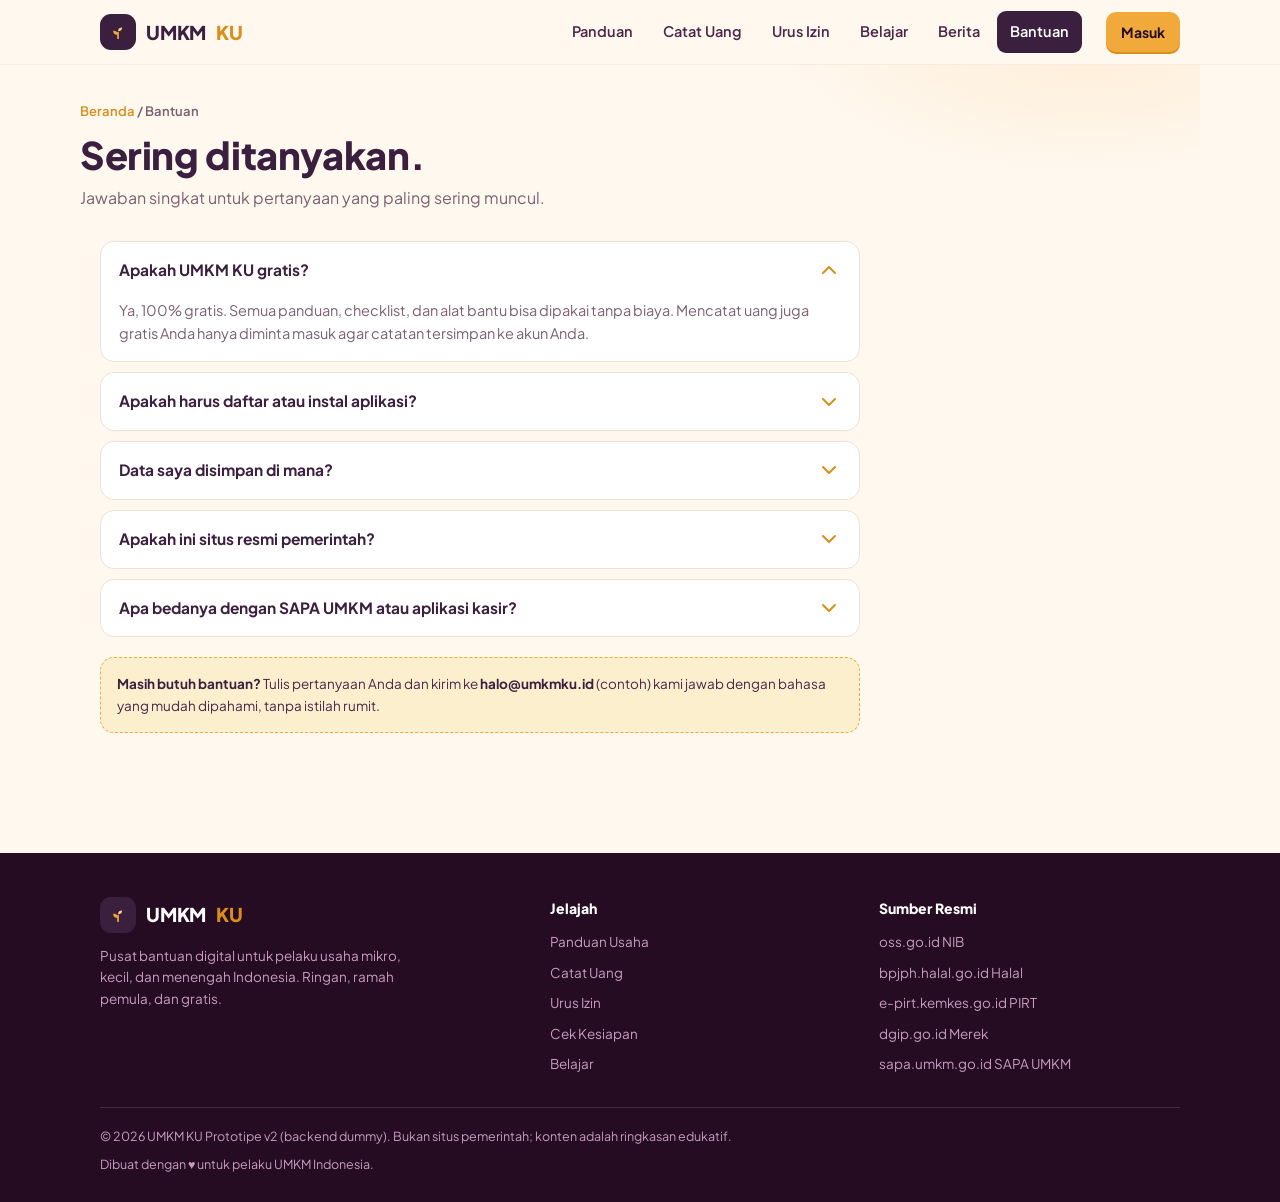
==== bantuan.html @ 38a87b82 "UMKM KU Prototype.v2" ====
<!DOCTYPE html>
<html lang="id">
<head>
<meta charset="UTF-8">
<meta name="viewport" content="width=device-width, initial-scale=1.0">
<title>Bantuan  UMKM KU</title>
<meta name="description" content="Tanya jawab seputar UMKM KU: gratis atau tidak, perlu daftar atau tidak, di mana data disimpan, dan bedanya dengan aplikasi lain.">
<link rel="icon" href="data:image/svg+xml,%3Csvg xmlns='http://www.w3.org/2000/svg' viewBox='0 0 64 64'%3E%3Crect width='64' height='64' rx='16' fill='%233B1F3E'/%3E%3Cpath d='M32 50V34' stroke='%23F2A93B' stroke-width='5' stroke-linecap='round'/%3E%3Cpath d='M32 40c0-9-6-12-14-12 0 9 6 12 14 12z' fill='%23F2A93B'/%3E%3Cpath d='M32 30c0-8 5-11 12-11 0 8-5 11-12 11z' fill='%23F8CE7A'/%3E%3C/svg%3E">
<link rel="preconnect" href="https://fonts.googleapis.com">
<link rel="preconnect" href="https://fonts.gstatic.com" crossorigin>
<link href="https://fonts.googleapis.com/css2?family=Plus+Jakarta+Sans:ital,wght@0,400;0,500;0,600;0,700;0,800;1,400&display=swap" rel="stylesheet">
<script>document.documentElement.classList.add('js');</script>
<link rel="stylesheet" href="css/style.css">
</head>
<body>
<header id="app-header"></header>
<main>
  <div class="wrap page-head">
    <span class="crumb"><a href="index.html">Beranda</a> / Bantuan</span>
    <h1>Sering ditanyakan.</h1>
    <p>Jawaban singkat untuk pertanyaan yang paling sering muncul.</p>
  </div>

  <section style="padding-top:22px">
    <div class="wrap">
      <div class="faq rv">
        <details open>
          <summary>Apakah UMKM KU gratis?
            <svg class="icon" viewBox="0 0 24 24"><path d="m6 9 6 6 6-6"/></svg>
          </summary>
          <div class="body">Ya, 100% gratis. Semua panduan, checklist, dan alat bantu bisa dipakai tanpa biaya. Mencatat uang juga gratis  Anda hanya diminta masuk agar catatan tersimpan ke akun Anda.</div>
        </details>
        <details>
          <summary>Apakah harus daftar atau instal aplikasi?
            <svg class="icon" viewBox="0 0 24 24"><path d="m6 9 6 6 6-6"/></svg>
          </summary>
          <div class="body">UMKM KU berjalan di browser HP, tablet, atau laptop  tidak perlu mengunduh apa pun dan tidak memakan memori HP. Membaca informasi tidak butuh akun. Akun (cukup nama + nomor HP) hanya diminta saat Anda ingin <b>menyimpan</b> sesuatu, misalnya catatan keuangan.</div>
        </details>
        <details>
          <summary>Data saya disimpan di mana?
            <svg class="icon" viewBox="0 0 24 24"><path d="m6 9 6 6 6-6"/></svg>
          </summary>
          <div class="body">Pada prototipe ini, semua data tersimpan di browser perangkat Anda sendiri (backend dummy)  tidak dikirim ke server mana pun. Saat versi resmi nanti, kami akan selalu menjelaskan untuk apa setiap data diminta sebelum Anda mengisinya.</div>
        </details>
        <details>
          <summary>Apakah ini situs resmi pemerintah?
            <svg class="icon" viewBox="0 0 24 24"><path d="m6 9 6 6 6-6"/></svg>
          </summary>
          <div class="body">Bukan. UMKM KU merangkum informasi dengan bahasa sederhana, lalu mengarahkan Anda ke situs resmi (seperti oss.go.id dan bpjph.halal.go.id) untuk pengurusan yang sesungguhnya.</div>
        </details>
        <details>
          <summary>Apa bedanya dengan SAPA UMKM atau aplikasi kasir?
            <svg class="icon" viewBox="0 0 24 24"><path d="m6 9 6 6 6-6"/></svg>
          </summary>
          <div class="body">SAPA UMKM adalah aplikasi resmi pemerintah dengan layanan lengkap (verifikasi, dompet digital, marketplace). Aplikasi kasir seperti Qasir/Moka fokus ke transaksi di toko. UMKM KU adalah <b>pintu masuk</b>: kami membantu Anda yang baru mulai  memahami apa yang perlu dilakukan, membiasakan pencatatan sederhana, lalu mengarahkan ke layanan resmi saat Anda sudah siap.</div>
        </details>
      </div>

      <div class="demo-box rv" style="max-width:760px;margin-top:20px">
        <b>Masih butuh bantuan?</b> Tulis pertanyaan Anda dan kirim ke <b>halo@umkmku.id</b> (contoh)  kami jawab dengan bahasa yang mudah dipahami, tanpa istilah rumit.
      </div>
    </div>
  </section>
</main>
<footer id="app-footer"></footer>

<script src="backend/db.js"></script>
<script src="backend/seed.js"></script>
<script src="backend/auth.js"></script>
<script src="backend/api.js"></script>
<script src="js/app.js"></script>
<script>App.boot("bantuan");</script>
</body>
</html>
---- css/style.css ----
/* ============================================================
   UMKM KU  style.css (dipakai semua halaman)
   Palet: dark plum + gold (color grading referensi UniSQ)
   ============================================================ */
:root{
  --plum-950:#250C23; --plum-900:#3B1F3E; --plum-800:#4A2647; --plum-700:#5B2A52;
  --plum-300:#C79CC0; --plum-100:#F4E9F2;
  --gold-600:#D98E1B; --gold-500:#F2A93B; --gold-300:#F8CE7A; --gold-100:#FCEFCE;
  --cream:#FFF8EF; --card:#FFFFFF; --border:#F0E2D2; --border-soft:#F7EDDD;
  --ink:#33172B; --muted:#7A6070;
  --green:#2F7D5B; --green-soft:#E5F2EA;
  --coral:#C85A36; --coral-soft:#FAEAE2;
  --r-lg:20px; --r-md:14px; --r-sm:10px;
  --shadow:0 1px 2px rgba(59,31,62,.06),0 8px 24px rgba(59,31,62,.07);
  --shadow-lg:0 2px 6px rgba(59,31,62,.08),0 18px 44px rgba(59,31,62,.12);
}
*{margin:0;padding:0;box-sizing:border-box}
html,body{overflow-x:clip}
html{scroll-behavior:smooth;scroll-padding-top:96px}
body{
  font-family:"Plus Jakarta Sans",-apple-system,BlinkMacSystemFont,"Segoe UI",Roboto,sans-serif;
  background:var(--cream); color:var(--ink); line-height:1.6; font-size:16px;
  -webkit-font-smoothing:antialiased; min-height:100vh; display:flex; flex-direction:column;
}
main{flex:1}
img{max-width:100%;display:block;height:auto}
a{color:inherit;text-decoration:none}
button{font:inherit;cursor:pointer;border:none;background:none;color:inherit}
:focus-visible{outline:3px solid var(--gold-500);outline-offset:2px;border-radius:6px}
.wrap{max-width:1120px;margin:0 auto;padding:0 20px}
section{padding:56px 0}
.eyebrow{display:inline-flex;align-items:center;gap:8px;background:var(--gold-100);color:var(--plum-800);
  font-weight:700;font-size:13px;letter-spacing:.04em;padding:7px 14px;border-radius:999px;border:1px solid var(--gold-300)}
h2.sec-title{font-size:clamp(26px,4.5vw,36px);font-weight:800;line-height:1.2;color:var(--plum-900);letter-spacing:-.01em}
p.sec-sub{color:var(--muted);max-width:560px;margin-top:10px;font-size:16px}
.sec-head{margin-bottom:28px}
.icon{width:24px;height:24px;stroke:currentColor;fill:none;stroke-width:2;stroke-linecap:round;stroke-linejoin:round;flex:none}

/* ---------- Header ---------- */
header{position:sticky;top:0;z-index:50;background:rgba(255,248,239,.92);backdrop-filter:blur(10px);border-bottom:1px solid var(--border-soft)}
.bar{display:flex;align-items:center;gap:16px;height:64px}
.logo{display:flex;align-items:center;gap:10px;font-weight:800;font-size:19px;color:var(--plum-900);letter-spacing:-.01em}
.logo .mark{width:36px;height:36px;border-radius:11px;background:var(--plum-900);display:grid;place-items:center;flex:none}
.logo .mark svg{width:22px;height:22px}
.logo em{font-style:normal;color:var(--gold-600)}
nav.main{display:none;margin-left:auto;gap:4px}
nav.main a{padding:9px 13px;border-radius:9px;font-weight:600;font-size:14.5px;color:var(--plum-800)}
nav.main a:hover{background:var(--plum-100)}
nav.main a.active{background:var(--plum-900);color:#fff}
.auth-area{margin-left:auto;display:flex;align-items:center;gap:10px}
.user-chip{display:inline-flex;align-items:center;gap:7px;background:var(--plum-100);color:var(--plum-900);
  border-radius:999px;padding:8px 14px;font-size:13.5px;max-width:180px;overflow:hidden;white-space:nowrap}
.link-btn{color:var(--muted);font-size:13.5px;font-weight:700;text-decoration:underline;min-height:40px;padding:6px 4px}
.link-btn:hover{color:var(--plum-900)}
.btn{display:inline-flex;align-items:center;justify-content:center;gap:9px;font-weight:700;border-radius:12px;
  min-height:48px;padding:12px 20px;font-size:15.5px;transition:transform .15s ease,box-shadow .15s ease,background .15s ease}
.btn:active{transform:scale(.97)}
.btn-gold{background:var(--gold-500);color:var(--plum-950);box-shadow:0 2px 0 var(--gold-600)}
.btn-gold:hover{background:var(--gold-300)}
.btn-plum{background:var(--plum-900);color:#fff}
.btn-plum:hover{background:var(--plum-700)}
.btn-ghost{background:transparent;color:var(--plum-900);border:2px solid var(--plum-900)}
.btn-ghost:hover{background:var(--plum-100)}
.btn.small{min-height:40px;padding:8px 15px;font-size:14px;border-radius:10px}
.chips{display:flex;gap:8px;overflow-x:auto;padding:0 20px 12px;scrollbar-width:none;-webkit-overflow-scrolling:touch}
.chips::-webkit-scrollbar{display:none}
.chips a{flex:none;font-size:13.5px;font-weight:600;color:var(--plum-800);background:#fff;border:1px solid var(--border);
  padding:8px 14px;border-radius:999px}
.chips a.active{background:var(--plum-900);color:#fff;border-color:var(--plum-900)}
@media(min-width:960px){ nav.main{display:flex;margin-left:auto} .auth-area{margin-left:8px} .chips{display:none} }

/* ---------- Hero (index) ---------- */
.hero{padding:44px 0 40px;background:
  radial-gradient(640px 320px at 85% -10%,rgba(242,169,59,.18),transparent 65%),
  radial-gradient(520px 300px at -10% 110%,rgba(91,42,82,.10),transparent 60%),var(--cream)}
.hero-grid{display:grid;gap:32px;align-items:center;grid-template-columns:minmax(0,1fr)}
.hero h1{font-size:clamp(32px,6.4vw,52px);font-weight:800;line-height:1.12;color:var(--plum-900);letter-spacing:-.02em;margin:18px 0 14px}
.hero h1 .hl{position:relative;white-space:nowrap}
.hero h1 .hl::after{content:"";position:absolute;left:0;right:0;bottom:.08em;height:.32em;background:var(--gold-300);z-index:-1;border-radius:4px}
.hero p.lead{font-size:17px;color:var(--muted);max-width:520px}
.hero-cta{display:flex;flex-wrap:wrap;gap:12px;margin-top:24px}
.hero-note{display:flex;align-items:center;gap:8px;margin-top:18px;color:var(--muted);font-size:13.5px}
.hero-note .icon{width:17px;height:17px;color:var(--green)}
.hero-art{position:relative}
.hero-art .frame{background:linear-gradient(160deg,var(--plum-900),var(--plum-700));border-radius:26px;padding:14px;box-shadow:var(--shadow-lg)}
.hero-art img{border-radius:16px;width:100%}
.hero-art .blob{position:absolute;width:120px;height:120px;border-radius:50%;background:var(--gold-500);opacity:.5;top:-24px;right:-18px;z-index:-1}
.hero-art .chip-float{position:absolute;background:#fff;border-radius:14px;box-shadow:var(--shadow-lg);padding:10px 14px;display:flex;gap:9px;align-items:center;font-weight:700;font-size:13.5px;color:var(--plum-900)}
.chip-float .dot{width:34px;height:34px;border-radius:10px;display:grid;place-items:center;flex:none}
.chip-a{left:-14px;bottom:26px}
.chip-b{right:-8px;top:-16px}
.chip-float small{display:block;font-weight:600;color:var(--muted);font-size:11.5px}
@media(min-width:960px){ .hero-grid{grid-template-columns:minmax(0,1.05fr) minmax(0,.95fr);gap:48px} .hero{padding:64px 0 56px} }

/* ---------- Page head (halaman dalam) ---------- */
.page-head{padding:36px 0 8px;background:
  radial-gradient(480px 220px at 90% -20%,rgba(242,169,59,.14),transparent 65%),var(--cream)}
.page-head .crumb{font-size:13px;color:var(--muted);font-weight:600;margin-bottom:10px;display:block}
.page-head .crumb a{color:var(--gold-600)}
.page-head .crumb a:hover{text-decoration:underline}
.page-head h1{font-size:clamp(26px,5vw,38px);font-weight:800;color:var(--plum-900);letter-spacing:-.01em;line-height:1.2}
.page-head p{color:var(--muted);max-width:620px;margin-top:8px}
.greet{display:flex;flex-wrap:wrap;align-items:baseline;gap:8px}
.greet .usaha{font-size:14px;font-weight:700;color:var(--gold-600);background:var(--gold-100);border:1px solid var(--gold-300);padding:4px 12px;border-radius:999px}

/* ---------- Kebutuhan ---------- */
.need-grid{display:grid;gap:14px;grid-template-columns:minmax(0,1fr)}
.need-card{background:var(--card);border:1.5px solid var(--border);border-radius:var(--r-lg);padding:20px;display:flex;gap:16px;align-items:flex-start;
  transition:transform .16s ease,box-shadow .16s ease,border-color .16s ease;min-height:52px}
.need-card:hover{transform:translateY(-3px);box-shadow:var(--shadow);border-color:var(--gold-500)}
.need-card .ic{width:48px;height:48px;border-radius:14px;display:grid;place-items:center;flex:none;background:var(--gold-100);color:var(--plum-800)}
.need-card .ic .icon{width:25px;height:25px}
.need-card h3{font-size:17px;font-weight:800;color:var(--plum-900)}
.need-card p{font-size:14px;color:var(--muted);margin-top:3px}
.need-card .go{margin-left:auto;align-self:center;color:var(--gold-600)}
@media(min-width:720px){ .need-grid{grid-template-columns:repeat(2,minmax(0,1fr))} }
@media(min-width:960px){ .need-grid{grid-template-columns:repeat(3,minmax(0,1fr))} }

/* ---------- Stats band ---------- */
.stats{background:var(--plum-900);color:#fff;padding:40px 0;position:relative;overflow:hidden}
.stats::before{content:"";position:absolute;width:340px;height:340px;border-radius:50%;background:radial-gradient(circle,rgba(242,169,59,.35),transparent 70%);top:-140px;right:-80px}
.stats-grid{display:grid;gap:26px;position:relative;grid-template-columns:minmax(0,1fr)}
.stat b{display:block;font-size:clamp(28px,5vw,40px);font-weight:800;color:var(--gold-500);letter-spacing:-.01em}
.stat span{font-size:14px;color:var(--plum-300)}
.stats small{position:relative;display:block;margin-top:22px;color:var(--plum-300);font-size:12px}
@media(min-width:720px){ .stats-grid{grid-template-columns:repeat(3,minmax(0,1fr))} }

/* ---------- Steps ---------- */
.steps{display:grid;gap:14px;counter-reset:step;grid-template-columns:minmax(0,1fr)}
.step{background:var(--card);border:1.5px solid var(--border);border-radius:var(--r-lg);padding:22px;position:relative}
.step::before{counter-increment:step;content:counter(step);display:grid;place-items:center;width:38px;height:38px;border-radius:12px;
  background:var(--plum-900);color:var(--gold-500);font-weight:800;font-size:17px;margin-bottom:14px}
.step h3{font-size:16.5px;font-weight:800;color:var(--plum-900);margin-bottom:5px}
.step p{font-size:14px;color:var(--muted)}
.step a{display:inline-flex;align-items:center;gap:6px;margin-top:10px;font-weight:700;font-size:14px;color:var(--gold-600)}
.step a:hover{text-decoration:underline}
@media(min-width:720px){ .steps{grid-template-columns:repeat(2,minmax(0,1fr))} }
@media(min-width:960px){ .steps{grid-template-columns:repeat(4,minmax(0,1fr))} }
.step-detail{background:var(--card);border:1.5px solid var(--border);border-radius:var(--r-lg);padding:26px;margin-bottom:14px;display:grid;gap:8px}
.step-detail .no{display:grid;place-items:center;width:42px;height:42px;border-radius:13px;background:var(--plum-900);color:var(--gold-500);font-weight:800;font-size:18px}
.step-detail h3{font-size:19px;font-weight:800;color:var(--plum-900)}
.step-detail p{color:var(--muted);font-size:15px;max-width:640px}
.step-detail .tip{background:var(--gold-100);border:1px solid var(--gold-300);border-radius:12px;padding:11px 14px;font-size:13.5px;color:var(--plum-800)}
.step-detail .tip b{color:var(--plum-900)}

/* ---------- Split feature ---------- */
.split{display:grid;gap:32px;align-items:start;grid-template-columns:minmax(0,1fr)}
.split .art{background:#FBF4E7;border:1.5px solid var(--border);border-radius:24px;padding:26px 22px;text-align:center}
.split .art img{border-radius:16px;margin:0 auto;max-width:340px;width:100%}
@media(min-width:960px){ .split{grid-template-columns:minmax(0,1fr) minmax(0,1fr);gap:52px;align-items:center} }
.two-col{display:grid;gap:22px;grid-template-columns:minmax(0,1fr)}
@media(min-width:960px){ .two-col{grid-template-columns:minmax(0,.92fr) minmax(0,1.08fr);gap:28px;align-items:start} }

/* ---------- Catat Uang ---------- */
.demo-card{background:var(--card);border:1.5px solid var(--border);border-radius:var(--r-lg);padding:20px;box-shadow:var(--shadow)}
.seg{display:grid;grid-template-columns:minmax(0,1fr) minmax(0,1fr);gap:10px;margin-bottom:14px}
.seg button{min-height:52px;border-radius:12px;font-weight:800;font-size:15px;border:2px solid var(--border);background:#fff;color:var(--muted);display:flex;align-items:center;justify-content:center;gap:8px}
.seg button .icon{width:19px;height:19px}
.seg button.on-in{background:var(--green-soft);border-color:var(--green);color:var(--green)}
.seg button.on-out{background:var(--coral-soft);border-color:var(--coral);color:var(--coral)}
.field{margin-bottom:12px}
.field label{display:block;font-size:13.5px;font-weight:700;color:var(--plum-800);margin-bottom:6px}
.field input{width:100%;min-height:52px;border:2px solid var(--border);border-radius:12px;padding:10px 14px;font:inherit;font-size:16px;background:#fff;color:var(--ink)}
.field input:focus{outline:none;border-color:var(--gold-500);box-shadow:0 0 0 3px var(--gold-100)}
.field .hint{font-size:12.5px;color:var(--muted);margin-top:5px}
.summary{margin-top:0;background:var(--plum-900);border-radius:var(--r-lg);padding:20px;color:#fff;display:grid;gap:12px;grid-template-columns:minmax(0,1fr) minmax(0,1fr);position:relative;overflow:hidden}
.summary::before{content:"";position:absolute;width:200px;height:200px;border-radius:50%;background:radial-gradient(circle,rgba(242,169,59,.3),transparent 70%);top:-90px;right:-50px}
.summary .cell{position:relative}
.summary .cell small{display:block;color:var(--plum-300);font-size:12px;font-weight:600}
.summary .cell b{font-size:17px;font-weight:800}
.summary .cell.profit{grid-column:1/-1;border-top:1px solid var(--plum-700);padding-top:12px}
.summary .cell.profit b{color:var(--gold-500);font-size:26px;letter-spacing:-.01em}
.toolbar{display:flex;flex-wrap:wrap;gap:10px;align-items:center;margin:18px 0 12px}
.toolbar .spacer{flex:1}
.tool-btn{display:inline-flex;align-items:center;gap:7px;min-height:42px;padding:9px 15px;border-radius:11px;
  border:1.5px solid var(--border);background:#fff;font-weight:700;font-size:13.5px;color:var(--plum-800)}
.tool-btn:hover{border-color:var(--gold-500);background:var(--gold-100)}
.tool-btn .icon{width:16px;height:16px}
.tool-btn.danger{color:var(--coral)}
.tool-btn.danger:hover{border-color:var(--coral);background:var(--coral-soft)}
.tx-list{display:grid;gap:8px}
.tx{display:flex;align-items:center;gap:12px;background:#fff;border:1px solid var(--border);border-radius:12px;padding:11px 14px}
.tx .tag{width:10px;height:34px;border-radius:5px;flex:none}
.tx.in .tag{background:var(--green)} .tx.out .tag{background:var(--coral)}
.tx .what{font-size:14px;font-weight:600;flex:1;min-width:0}
.tx .what small{display:block;font-weight:600;color:var(--muted);font-size:12px}
.tx .amt{font-weight:800;font-size:14.5px;white-space:nowrap}
.tx.in .amt{color:var(--green)} .tx.out .amt{color:var(--coral)}
.tx button{color:var(--muted);padding:8px;border-radius:8px;min-width:40px;min-height:40px;font-size:15px}
.tx button:hover{background:var(--plum-100)}
.empty{text-align:center;color:var(--muted);font-size:14px;background:var(--plum-100);border-radius:12px;padding:18px 16px}
.loading{color:var(--muted);font-size:14px;text-align:center;padding:18px}
.privacy{display:flex;gap:9px;align-items:flex-start;margin-top:14px;background:var(--green-soft);border-radius:12px;padding:12px 14px;font-size:13px;color:var(--green)}
.privacy .icon{width:18px;height:18px;margin-top:1px}

/* ---------- Legalitas ---------- */
.legal-card{background:var(--card);border:1.5px solid var(--border);border-radius:var(--r-lg);padding:22px;box-shadow:var(--shadow)}
.progress{height:14px;background:var(--plum-100);border-radius:999px;overflow:hidden;margin:10px 0 6px}
.progress i{display:block;height:100%;width:0;background:linear-gradient(90deg,var(--gold-500),var(--gold-300));border-radius:999px;transition:width .5s ease}
.progress-label{font-size:13.5px;font-weight:700;color:var(--plum-800)}
.legal-item{display:flex;gap:13px;align-items:flex-start;padding:15px 4px;border-bottom:1px dashed var(--border)}
.legal-item:last-of-type{border-bottom:none}
.legal-item input{appearance:none;width:28px;height:28px;border:2.5px solid var(--plum-300);border-radius:9px;flex:none;margin-top:2px;cursor:pointer;position:relative;transition:all .15s}
.legal-item input:checked{background:var(--plum-900);border-color:var(--plum-900)}
.legal-item input:checked::after{content:"";position:absolute;left:8px;top:4px;width:7px;height:13px;border:solid var(--gold-500);border-width:0 3px 3px 0;transform:rotate(42deg)}
.legal-item h4{font-size:15.5px;font-weight:800;color:var(--plum-900)}
.legal-item p{font-size:13.5px;color:var(--muted)}
.legal-item a{display:inline-flex;align-items:center;gap:5px;font-size:13px;font-weight:700;color:var(--gold-600);margin-top:5px}
.legal-item a:hover{text-decoration:underline}
.legal-item a .icon{width:14px;height:14px}
.done-msg{display:none;margin-top:14px;background:var(--green-soft);color:var(--green);font-weight:700;font-size:14px;border-radius:12px;padding:13px 16px}
.done-msg.show{display:block}
.fineprint{font-size:12.5px;color:var(--muted);margin-top:14px}

/* ---------- Quiz ---------- */
.quiz-wrap{background:linear-gradient(160deg,var(--plum-900),var(--plum-800));border-radius:26px;padding:28px 22px;color:#fff;position:relative;overflow:hidden;margin:26px 0 56px}
.quiz-wrap::before{content:"";position:absolute;width:280px;height:280px;border-radius:50%;background:radial-gradient(circle,rgba(242,169,59,.28),transparent 70%);bottom:-120px;left:-90px}
.quiz-wrap h2{color:#fff}
.quiz-wrap .sec-sub{color:var(--plum-300)}
.quiz-box{position:relative;background:#fff;color:var(--ink);border-radius:18px;padding:24px 20px;margin-top:22px;box-shadow:var(--shadow-lg)}
.dots{display:flex;gap:7px;margin-bottom:16px}
.dots i{width:26px;height:6px;border-radius:3px;background:var(--plum-100)}
.dots i.on{background:var(--gold-500)}
.q-text{font-size:19px;font-weight:800;color:var(--plum-900);line-height:1.4;min-height:56px}
.q-why{font-size:13.5px;color:var(--muted);margin:8px 0 18px}
.q-btns{display:grid;grid-template-columns:minmax(0,1fr) minmax(0,1fr);gap:10px}
.q-btns button{min-height:54px;border-radius:12px;font-weight:800;font-size:15.5px;border:2px solid var(--border);background:#fff;transition:all .13s}
.q-btns button.yes{border-color:var(--green);color:var(--green)}
.q-btns button.yes:hover{background:var(--green-soft)}
.q-btns button.no{border-color:var(--coral);color:var(--coral)}
.q-btns button.no:hover{background:var(--coral-soft)}
.q-back{margin-top:12px;font-size:13px;color:var(--muted);text-decoration:underline;min-height:36px}
.result{display:none;text-align:center;padding:8px 0}
.result.show{display:block}
.gauge{width:150px;height:150px;margin:0 auto 8px;position:relative}
.gauge svg{transform:rotate(-90deg)}
.gauge .num{position:absolute;inset:0;display:grid;place-items:center;font-size:34px;font-weight:800;color:var(--plum-900)}
.result h3{font-size:19px;color:var(--plum-900);margin:8px 0 6px}
.result p{font-size:14.5px;color:var(--muted);max-width:400px;margin:0 auto 16px}
.saved-note{display:inline-flex;align-items:center;gap:7px;font-size:13px;font-weight:700;color:var(--green);background:var(--green-soft);border-radius:999px;padding:6px 14px;margin-bottom:12px}
.last-score{display:none;margin-top:16px;background:rgba(255,255,255,.08);border:1px solid var(--plum-700);border-radius:12px;padding:11px 16px;font-size:13.5px;color:var(--plum-300);position:relative}
.last-score.show{display:block}
.last-score b{color:var(--gold-500)}
.hero .last-score{background:#fff;border:1.5px solid var(--border);color:var(--muted)}
.hero .last-score b{color:var(--gold-600)}

/* ---------- Belajar ---------- */
.learn-grid{display:grid;gap:14px;grid-template-columns:minmax(0,1fr)}
.learn-card{background:var(--card);border:1.5px solid var(--border);border-radius:var(--r-lg);padding:22px;display:flex;flex-direction:column;gap:10px;transition:transform .16s,box-shadow .16s,border-color .16s;cursor:pointer}
.learn-card:hover{transform:translateY(-3px);box-shadow:var(--shadow);border-color:var(--gold-500)}
.learn-top{display:flex;align-items:center;justify-content:space-between;gap:10px}
.badge{font-size:12px;font-weight:800;letter-spacing:.05em;padding:5px 11px;border-radius:999px;background:var(--plum-100);color:var(--plum-800)}
.badge.gold{background:var(--gold-100);color:var(--gold-600)}
.badge.green{background:var(--green-soft);color:var(--green)}
.learn-card h3{font-size:17px;font-weight:800;color:var(--plum-900);line-height:1.35}
.learn-card p{font-size:14px;color:var(--muted);flex:1}
.learn-meta{display:flex;align-items:center;gap:7px;font-size:13px;color:var(--muted);font-weight:600;flex:none}
.learn-meta .icon{width:16px;height:16px}
.learn-link{display:inline-flex;align-items:center;gap:7px;font-weight:800;font-size:14.5px;color:var(--gold-600);margin-top:4px}
.learn-link:hover{text-decoration:underline}
@media(min-width:720px){ .learn-grid{grid-template-columns:repeat(2,minmax(0,1fr))} }
@media(min-width:960px){ .learn-grid{grid-template-columns:repeat(3,minmax(0,1fr))} }
.article{max-width:720px;margin:0 auto;background:var(--card);border:1.5px solid var(--border);border-radius:var(--r-lg);padding:28px 24px;box-shadow:var(--shadow)}
.article h1{font-size:clamp(22px,4.5vw,30px);font-weight:800;color:var(--plum-900);line-height:1.25;margin:12px 0 6px}
.article .meta{display:flex;flex-wrap:wrap;gap:10px;align-items:center;margin-bottom:14px}
.article p{color:var(--ink);font-size:15.5px;margin:12px 0;max-width:66ch}
.article .cta-in{background:var(--plum-100);border-radius:14px;padding:16px 18px;margin-top:18px;font-size:14.5px;display:flex;flex-wrap:wrap;gap:10px;align-items:center;justify-content:space-between}
.back-link{display:inline-flex;align-items:center;gap:7px;font-weight:700;font-size:14px;color:var(--gold-600);margin-bottom:18px;min-height:44px}
.back-link:hover{text-decoration:underline}

/* ---------- FAQ ---------- */
.faq{display:grid;gap:10px;max-width:760px}
details{background:var(--card);border:1.5px solid var(--border);border-radius:var(--r-md);overflow:hidden}
summary{list-style:none;display:flex;align-items:center;gap:12px;padding:16px 18px;font-weight:700;font-size:15.5px;color:var(--plum-900);cursor:pointer;min-height:52px}
summary::-webkit-details-marker{display:none}
summary .icon{margin-left:auto;color:var(--gold-600);transition:transform .2s}
details[open] summary .icon{transform:rotate(180deg)}
details .body{padding:0 18px 16px;font-size:14.5px;color:var(--muted)}

/* ---------- Auth (masuk) ---------- */
.auth-wrap{max-width:480px;margin:26px auto 64px}
.auth-card{background:var(--card);border:1.5px solid var(--border);border-radius:22px;padding:28px 24px;box-shadow:var(--shadow-lg)}
.auth-card h1{font-size:24px;font-weight:800;color:var(--plum-900);letter-spacing:-.01em}
.auth-card > p{color:var(--muted);font-size:14.5px;margin:8px 0 20px}
.auth-err{display:none;background:var(--coral-soft);color:var(--coral);font-size:13.5px;font-weight:700;border-radius:11px;padding:11px 14px;margin-bottom:12px}
.auth-err.show{display:block}
.divider{display:flex;align-items:center;gap:12px;color:var(--muted);font-size:13px;margin:18px 0}
.divider::before,.divider::after{content:"";flex:1;height:1px;background:var(--border)}
.auth-note{margin-top:16px;background:var(--plum-100);border-radius:12px;padding:13px 15px;font-size:13px;color:var(--plum-800)}
.demo-box{margin-top:18px;border:1.5px dashed var(--gold-500);background:var(--gold-100);border-radius:14px;padding:15px 16px;font-size:13.5px;color:var(--plum-800)}
.demo-box b{color:var(--plum-900)}

/* ---------- CTA band ---------- */
.cta-band{background:linear-gradient(140deg,var(--plum-900) 20%,var(--plum-700));border-radius:26px;padding:44px 24px;text-align:center;color:#fff;position:relative;overflow:hidden}
.cta-band::before,.cta-band::after{content:"";position:absolute;border-radius:50%}
.cta-band::before{width:240px;height:240px;background:radial-gradient(circle,rgba(242,169,59,.4),transparent 70%);top:-100px;right:-60px}
.cta-band::after{width:180px;height:180px;background:radial-gradient(circle,rgba(242,169,59,.25),transparent 70%);bottom:-80px;left:-40px}
.cta-band h2{font-size:clamp(24px,4.6vw,34px);font-weight:800;letter-spacing:-.01em;position:relative}
.cta-band p{color:var(--plum-300);margin:10px auto 22px;max-width:480px;position:relative;font-size:15.5px}
.cta-band .btn{position:relative}

/* ---------- Footer ---------- */
footer{background:var(--plum-950);color:var(--plum-300);padding:44px 0 28px;margin-top:64px}
.foot-grid{display:grid;gap:28px;grid-template-columns:minmax(0,1fr)}
.foot-brand .logo{color:#fff}
.foot-brand p{font-size:13.5px;margin-top:12px;max-width:320px}
footer h5{color:#fff;font-size:14px;font-weight:800;margin-bottom:12px}
footer ul{list-style:none;display:grid;gap:9px;font-size:13.5px}
footer ul a:hover{color:var(--gold-500)}
.foot-note{border-top:1px solid var(--plum-800);margin-top:32px;padding-top:18px;font-size:12.5px;display:grid;gap:8px}
@media(min-width:720px){ .foot-grid{grid-template-columns:minmax(0,1.4fr) minmax(0,1fr) minmax(0,1fr)} }

/* ---------- Reveal (progressive enhancement: hidden hanya bila JS aktif) ---------- */
.js .rv{opacity:0;transform:translateY(18px);transition:opacity .5s ease,transform .5s ease}
.js .rv.in{opacity:1;transform:none}
@media(prefers-reduced-motion:reduce){
  html{scroll-behavior:auto} .js .rv{opacity:1;transform:none;transition:none}
  *{animation:none!important;transition:none!important}
}

/* ---------- Tingkat materi (layout ala Coursera) ---------- */
.tiers{display:grid;gap:16px;grid-template-columns:minmax(0,1fr)}
@media(min-width:960px){.tiers{grid-template-columns:repeat(3,minmax(0,1fr))}}
.tier{background:#F8ECF5;border:1px solid #F0DDEC;border-radius:22px;padding:16px 14px;display:flex;flex-direction:column;gap:10px}
.tier-head{display:flex;align-items:baseline;gap:8px;padding:2px 6px 10px;border-bottom:1px solid #EDD9E9}
.tier-head h3{font-size:17px;font-weight:800;color:var(--plum-900)}
.tier-head .arrow{color:var(--gold-600);font-weight:800}
.tier-head .count{margin-left:auto;font-size:12px;font-weight:700;color:var(--muted)}
.tier-sub{font-size:12.5px;color:var(--muted);padding:0 6px 4px}
.m-card{display:flex;gap:12px;background:#fff;border:1.5px solid var(--border);border-radius:16px;padding:12px;align-items:center;
  transition:transform .16s ease,box-shadow .16s ease,border-color .16s ease}
.m-card:hover{transform:translateY(-2px);box-shadow:var(--shadow);border-color:var(--gold-500)}
.m-thumb{width:72px;height:72px;border-radius:12px;flex:none;position:relative;overflow:hidden;background:var(--plum-900);display:grid;place-items:center;color:var(--gold-500)}
.m-thumb .icon{width:26px;height:26px;position:relative;z-index:1}
.m-thumb img{position:absolute;inset:0;width:100%;height:100%;object-fit:cover;z-index:2}
.play-badge{position:absolute;inset:0;z-index:3;display:grid;place-items:center;background:rgba(37,12,35,.18)}
.play-badge i{width:30px;height:30px;border-radius:50%;background:var(--gold-500);display:grid;place-items:center;box-shadow:0 2px 8px rgba(0,0,0,.25)}
.play-badge svg{width:12px;height:12px;fill:var(--plum-950);margin-left:2px}
.m-info{min-width:0;flex:1}
.m-kat{font-size:10.5px;font-weight:800;letter-spacing:.07em;color:var(--muted);text-transform:uppercase}
.m-title{font-size:14.5px;font-weight:800;color:var(--plum-900);line-height:1.32;display:-webkit-box;-webkit-line-clamp:2;-webkit-box-orient:vertical;overflow:hidden}
.m-meta{font-size:12px;color:var(--muted);font-weight:600;margin-top:3px;display:flex;gap:6px;align-items:center}
.m-meta .icon{width:13px;height:13px}
.m-hidden{display:none}
.m-more{margin-top:4px;align-self:flex-start;font-size:13px;font-weight:800;color:var(--gold-600);min-height:40px;padding:8px 10px;border-radius:9px}
.m-more:hover{background:#fff;text-decoration:underline}

/* ---------- Video materi (embed YouTube) ---------- */
.video-frame{position:relative;width:100%;aspect-ratio:16/9;border-radius:18px;overflow:hidden;background:var(--plum-950);box-shadow:var(--shadow-lg);margin:16px 0 20px}
.video-frame iframe{position:absolute;inset:0;width:100%;height:100%;border:0}
.poin-title{font-size:15px;font-weight:800;color:var(--plum-900);margin-bottom:10px}
.poin-list{display:grid;gap:10px;margin:0 0 18px;padding:0}
.poin-list li{list-style:none;display:flex;gap:10px;font-size:14.5px;align-items:flex-start}
.poin-list .icon{width:18px;height:18px;color:var(--green);margin-top:2px;flex:none}

/* ---------- Berita ---------- */
.news-grid{display:grid;gap:14px;grid-template-columns:minmax(0,1fr)}
@media(min-width:720px){.news-grid{grid-template-columns:repeat(2,minmax(0,1fr))}}
@media(min-width:960px){.news-grid{grid-template-columns:repeat(3,minmax(0,1fr))}}
.news-card{background:var(--card);border:1.5px solid var(--border);border-radius:var(--r-lg);padding:20px;display:flex;flex-direction:column;gap:8px;
  transition:transform .16s ease,box-shadow .16s ease,border-color .16s ease}
.news-card:hover{transform:translateY(-3px);box-shadow:var(--shadow);border-color:var(--gold-500)}
.news-top{display:flex;align-items:center;gap:8px;font-size:12px;color:var(--muted);font-weight:600;flex-wrap:wrap}
.news-src{color:var(--gold-600);font-weight:800}
.news-dot{width:4px;height:4px;border-radius:50%;background:var(--border)}
.news-card h3{font-size:15.5px;font-weight:800;color:var(--plum-900);line-height:1.35}
.news-card p{font-size:13.5px;color:var(--muted);flex:1}
.news-link{display:inline-flex;align-items:center;gap:6px;font-size:13.5px;font-weight:800;color:var(--gold-600);margin-top:4px}
.news-link:hover{text-decoration:underline}
.news-link .icon{width:14px;height:14px}
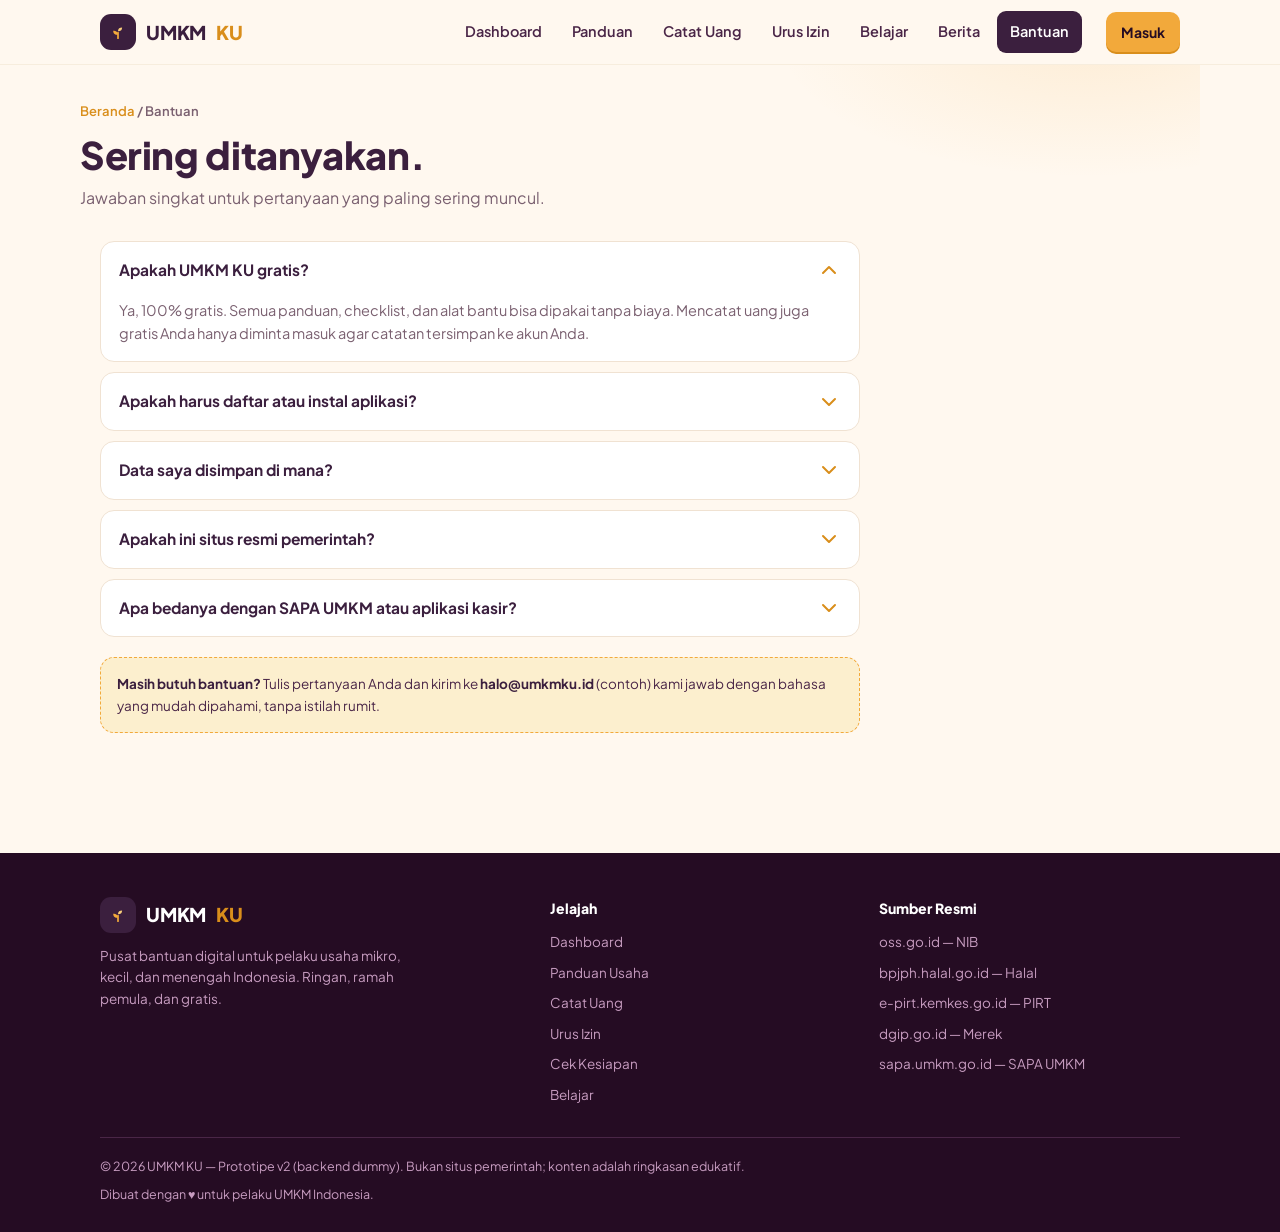
==== commit 1c0e7fa3: "update file terbaru" ====
--- a/bantuan.html
+++ b/bantuan.html
@@ -3,7 +3,7 @@
 <head>
 <meta charset="UTF-8">
 <meta name="viewport" content="width=device-width, initial-scale=1.0">
-<title>Bantuan  UMKM KU</title>
+<title>Bantuan</title>
 <meta name="description" content="Tanya jawab seputar UMKM KU: gratis atau tidak, perlu daftar atau tidak, di mana data disimpan, dan bedanya dengan aplikasi lain.">
 <link rel="icon" href="data:image/svg+xml,%3Csvg xmlns='http://www.w3.org/2000/svg' viewBox='0 0 64 64'%3E%3Crect width='64' height='64' rx='16' fill='%233B1F3E'/%3E%3Cpath d='M32 50V34' stroke='%23F2A93B' stroke-width='5' stroke-linecap='round'/%3E%3Cpath d='M32 40c0-9-6-12-14-12 0 9 6 12 14 12z' fill='%23F2A93B'/%3E%3Cpath d='M32 30c0-8 5-11 12-11 0 8-5 11-12 11z' fill='%23F8CE7A'/%3E%3C/svg%3E">
 <link rel="preconnect" href="https://fonts.googleapis.com">
